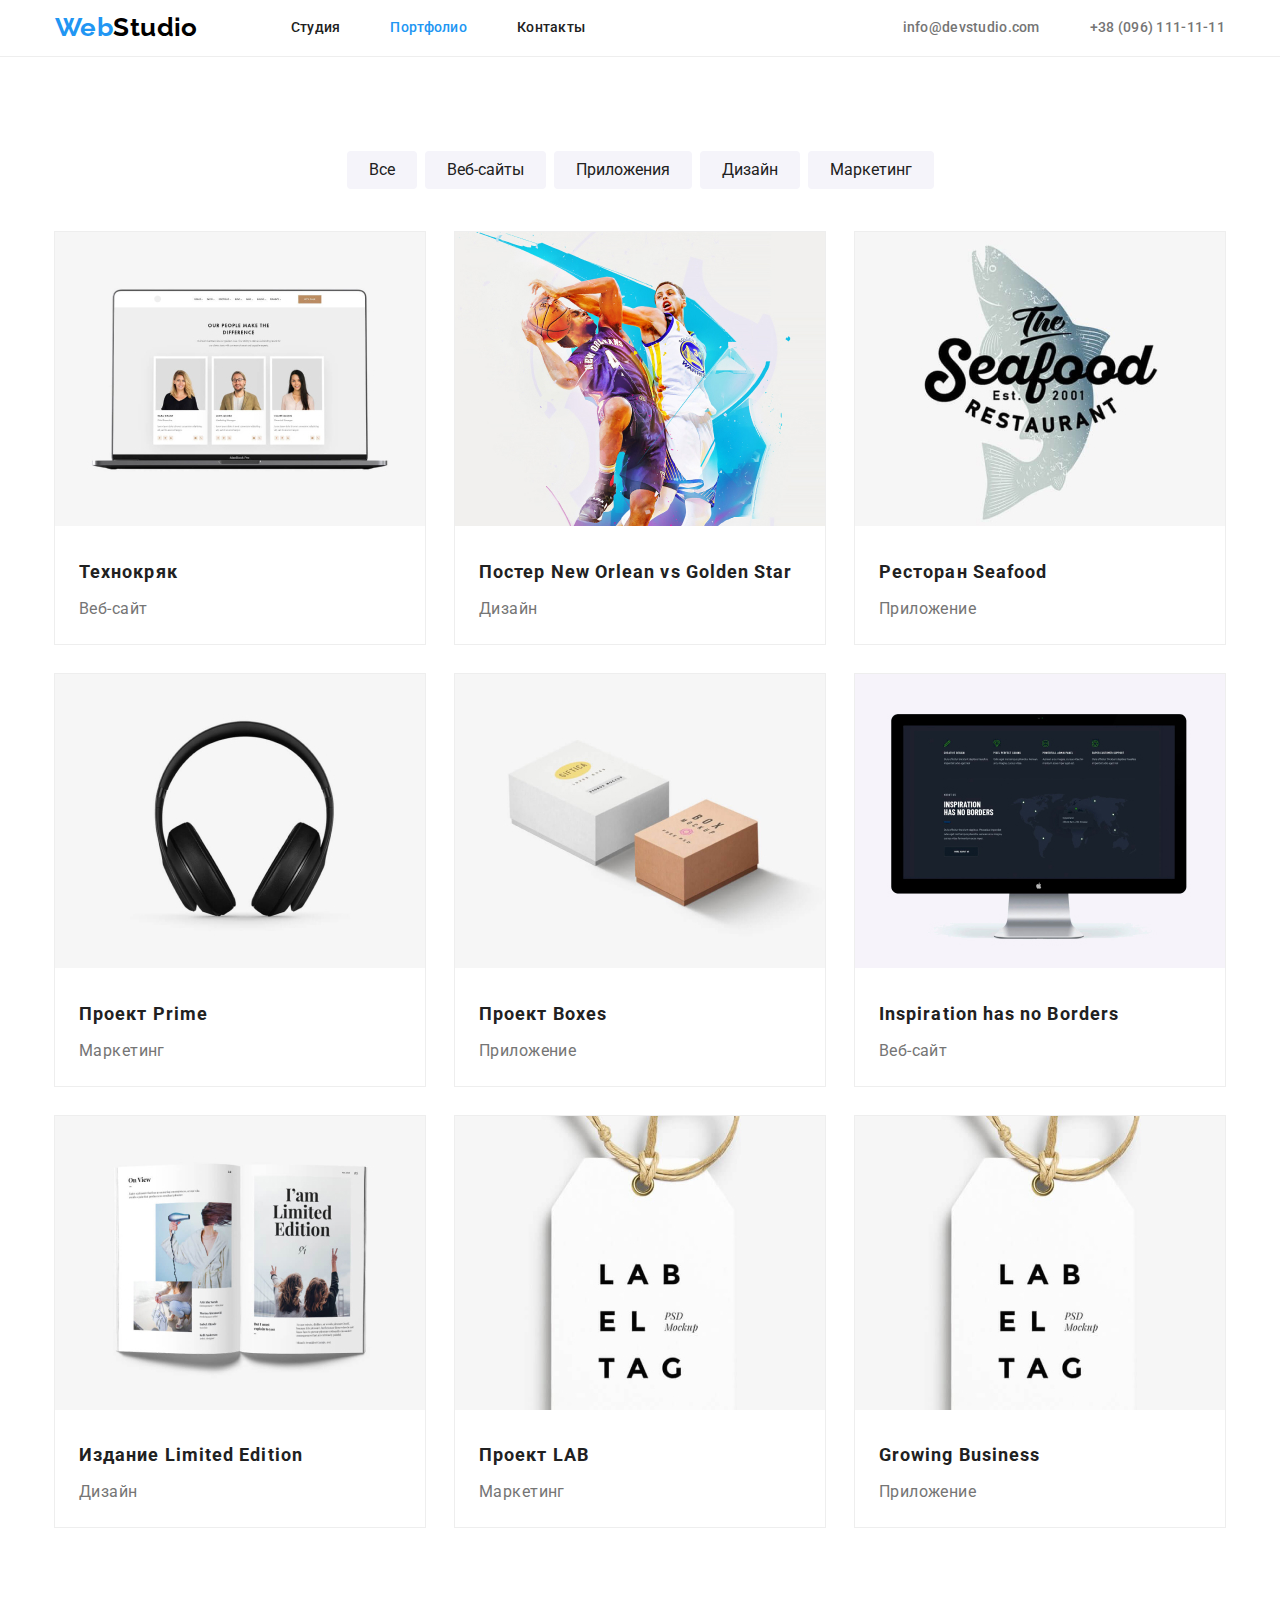
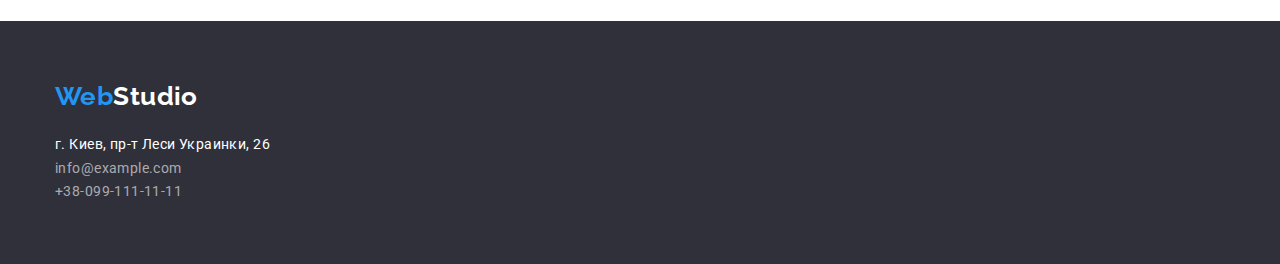
==== portfolio.html @ a0cc569c "Копирование HW3" ====
<!DOCTYPE html>
<html lang="en">
  <head>
    <meta charset="UTF-8" />
    <meta name="viewport" content="width=device-width, initial-scale=1.0" />
    <title>Portfolio</title>
    <link
      href="https://fonts.googleapis.com/css2?family=Raleway:wght@700&family=Roboto:wght@400;500;700;900&display=swap"
      rel="stylesheet"
    />
    <link
      rel="stylesheet"
      href="https://cdnjs.cloudflare.com/ajax/libs/modern-normalize/0.7.0/modern-normalize.min.css"
    />

    <link rel="stylesheet" href="./css/style.css" />
  </head>

  <body class="body">
    <!--Шапка сайта-->
    <header class="header">
      <div class="container menu">
        <nav class="nav">
          <a href="./index.html" class="logo"
            ><span class="accent-logo">Web</span>Studio</a
          >

          <ul class="site-nav list">
            <li class="item"><a href="./index.html" class="link">Студия</a></li>
            <li class="item">
              <a href="./portfolio.html" class="link-current">Портфолио</a>
            </li>
            <li class="item"><a href=" " class="link">Контакты</a></li>
          </ul>
        </nav>

        <ul class="adress list">
          <li class="item">
            <a href="mailto:info@devstudio.com" class="email-tel"
              >info@devstudio.com</a
            >
          </li>
          <li class="item">
            <a href="tel:+38096-111-11-11" class="email-tel"
              >+38 (096) 111-11-11</a
            >
          </li>
        </ul>
      </div>
    </header>
    <main>
      <!--Портфолио-->
      <!-- <h1>Виды работ</h1> -->
      <div class="container-filter">
        <ul class="portfolio list">
          <li class="filter">
            <button type="button" class="button">Все</button>
          </li>
          <li class="filter">
            <button type="button" class="button">Веб-сайты</button>
          </li>
          <li class="filter">
            <button type="button" class="button">Приложения</button>
          </li>
          <li class="filter">
            <button type="button" class="button">Дизайн</button>
          </li>
          <li class="filter">
            <button type="button" class="button">Маркетинг</button>
          </li>
        </ul>
      </div>
      <section class="section-gallery">
        <div class="container">
          <ul class="list-gallery list">
            <li class="gallery">
              <a href="" class="picture"
                ><img
                  src="./portfolio_images/img1.jpg"
                  alt="фото людей"
                  width="370"
                />
              </a>
              <h3 class="name-project">Технокряк</h3>
              <p class="name-work">Веб-сайт</p>
            </li>
            <li class="gallery">
              <a href="" class="picture"
                ><img
                  src="./portfolio_images/img2.jpg"
                  alt="спортсмены"
                  width="370"
                />
              </a>
              <h3 class="name-project">Постер New Orlean vs Golden Star</h3>
              <p class="name-work">Дизайн</p>
            </li>
            <li class="gallery">
              <a href="" class="picture"
                ><img
                  src="./portfolio_images/img3.jpg"
                  alt="лого ресторана"
                  width="370"
                />
              </a>
              <h3 class="name-project">Ресторан Seafood</h3>
              <p class="name-work">Приложение</p>
            </li>
            <li class="gallery">
              <a href="" class="picture"
                ><img
                  src="./portfolio_images/img4.jpg"
                  alt="наушники"
                  width="370"
                />
              </a>
              <h3 class="name-project">Проект Prime</h3>
              <p class="name-work">Маркетинг</p>
            </li>
            <li class="gallery">
              <a href="" class="picture"
                ><img
                  src="./portfolio_images/img5.jpg"
                  alt="коробки"
                  width="370"
                />
              </a>
              <h3 class="name-project">Проект Boxes</h3>
              <p class="name-work">Приложение</p>
            </li>
            <li class="gallery">
              <a href="" class="picture"
                ><img
                  src="./portfolio_images/img6.jpg"
                  alt="монитор"
                  width="370"
                />
              </a>
              <h3 class="name-project">Inspiration has no Borders</h3>
              <p class="name-work">Веб-сайт</p>
            </li>
            <li class="gallery">
              <a href="" class="picture"
                ><img
                  src="./portfolio_images/img7.jpg"
                  alt="журнал"
                  width="370"
                />
              </a>
              <h3 class="name-project">Издание Limited Edition</h3>
              <p class="name-work">Дизайн</p>
            </li>
            <li class="gallery">
              <a href="" class="picture"
                ><img
                  src="./portfolio_images/img8.jpg"
                  alt="лэйба"
                  width="370"
                />
              </a>
              <h3 class="name-project">Проект LAB</h3>
              <p class="name-work">Маркетинг</p>
            </li>
            <li class="gallery">
              <a href="" class="picture"
                ><img
                  src="./portfolio_images/img9.jpg"
                  alt="наушники"
                  width="370"
                />
              </a>
              <h3 class="name-project">Growing Business</h3>
              <p class="name-work">Приложение</p>
            </li>
          </ul>
        </div>
      </section>
    </main>
    <!--Футер-->
    <footer class="footer">
      <div class="container">
        <a href="/" class="logo"><span class="accent-logo">Web</span>Studio</a>
        <address class="adress">
          г. Киев, пр-т Леси Украинки, 26 <br />
          <a href="mailto:info@example.com" class="email-tel"
            >info@example.com</a
          >
          <br />
          <a href="tel:+38-099-111-11-11" class="email-tel"
            >+38-099-111-11-11</a
          >
        </address>
      </div>
    </footer>
  </body>
</html>
---- css/style.css ----
:root {
  --primary-text-colour: #757575;
  --title-text-colour: #212121;
  --accent-colour: #2196f3;
  --footer-text-colour: #ffffff;
  --background-buton: #f5f4fa;
  --primary-background-color: #e5e5e5;
  --sec-background-color: #f5f4fa;
  --background-header: #ffffff;
  --background-footer-hero: #2f303a;
}

.header {
  background-color: var(--background-header);
  border-bottom: 1px solid #eeeeee;
}

.body {
  /* background-color: var(--primary-background-color); */
  color: var(--primary-text-colour);
  font-family: Roboto, sans-serif;
  font-size: 14px;
  font-weight: 400;
  letter-spacing: 0.03em;
  line-height: 1.71;
  font-style: normal;
}

.accent-logo {
  color: var(--accent-colour);
}

.logo {
  color: #000000;
  font-family: Raleway, sans-serif;
  font-style: normal;
  font-weight: 700;
  font-size: 26px;
  line-height: 1.2;
  text-decoration: none;
}

footer .logo {
  color: #ffffff;
  font-family: Raleway, sans-serif;
  padding-bottom: 20px;
  display: block;
}

.list {
  list-style: none;
  padding: 0;
  margin: 0;
}

.list-feature {
  display: flex;
  flex: flex-wrap;
}

.feature {
  width: calc ((100%-90px)/4);
  margin-right: 30px;
}

.feature:nth-child(4n) {
  margin-right: 0;
}

.header .email-tel {
  color: var(--primary-text-colour);
  font-weight: 500;
  line-height: 1.2;
  letter-spacing: 0.02em;
  text-decoration: none;
}

.header .email-tel:hover,
.header .email-tel:focus {
  color: var(--accent-colour);
}

.section-team {
  background-color: var(--sec-background-color);
}

.link {
  display: block;
  padding-top: 20px;
  padding-bottom: 20px;

  color: var(--title-text-colour);
  font-weight: 500;
  line-height: 1.14;
  letter-spacing: 0.02em;
  text-decoration: none;
}

.link:hover,
.link:focus {
  color: var(--accent-colour);
}
.link-current {
  display: block;
  padding-top: 20px;
  padding-bottom: 20px;

  color: var(--accent-colour);
  font-weight: 500;
  line-height: 1.14;
  letter-spacing: 0.02em;
  text-decoration: none;
}
.section-title {
  color: var(--title-text-colour);
  font-weight: 700;
  font-size: 36px;
  line-height: 1.17;
  text-align: center;
  margin: 0;
  padding-top: 94px;
  padding-bottom: 50px;
}

.hero {
  background-color: var(--background-footer-hero);
  text-align: center;
  padding-top: 200px;
  padding-bottom: 210px;
  /* outline: 1px solid red; */
}
.hero-title {
  color: #ffffff;
  font-weight: 900;
  font-size: 44px;
  line-height: 1.36;
  letter-spacing: 0.06em;
  text-transform: uppercase;
  margin: 0;
  padding-bottom: 30px;
  /* outline: 1px solid red; */
}

.section {
  padding-bottom: 94px;
}
.section-feature {
  padding-bottom: 94px;
  padding-top: 94px;
}

.section-feature .list-title {
  color: var(--title-text-colour);
  font-size: 14px;
  font-weight: 700;
  line-height: 1.14;
  text-transform: uppercase;
  margin: 0;
  padding-bottom: 10px;
}

.section-team .list-title {
  text-align: center;
  color: var(--title-text-colour);
  font-weight: 500;
  font-size: 16px;
  line-height: 1.19;
  margin: 0;
  padding-top: 30px;
  padding-bottom: 10px;
}

.section-team .text {
  text-align: center;
  padding-bottom: 30px;
  font-size: 16px;
  line-height: 1.19;
  margin-top: 0;
  margin-bottom: 0;
}

.footer {
  background-color: var(--background-footer-hero);
  padding-top: 60px;
  padding-bottom: 60px;
}

.adress {
  display: flex;
  margin-left: auto;
  color: #ffffff;
  font-style: normal;
}

.footer .adress {
  display: block;
}

.footer .email-tel {
  color: rgba(255, 255, 255, 0.6);
  text-decoration: none;
}
.email-tel:hover,
.email-tel:focus {
  color: var(--accent-colour);
}

.button {
  border-radius: 4px;
  padding: 6px 22px;
  color: var(--title-text-colour);
  background-color: var(--sec-background-color);
  font-size: 16px;
  line-height: 1.62;
  font-family: inherit;
  border: none;
}
.button:hover,
.button:focus {
  color: #ffffff;
  background-color: var(--accent-colour);
}

.hero-button {
  border-radius: 4px;
  padding: 10px 32px;
  border-width: 0;
  color: #ffffff;
  background-color: var(--accent-colour);
  font-weight: 700;
  font-size: 16px;
  line-height: 1.87;
  letter-spacing: 0.06em;
  font-family: inherit;
  /* outline: 1px solid red; */
}

.name-work {
  font-size: 16px;
  line-height: 1.87;
  padding-bottom: 20px;
  padding-left: 24px;
}
.name-project {
  color: var(--title-text-colour);
  font-weight: bold;
  font-size: 18px;
  line-height: 2;
  letter-spacing: 0.06em;
  padding-top: 20px;
  padding-bottom: 4px;
  padding-left: 24px;
  margin: 0px;
}

.container {
  width: 1200px;
  padding-left: 15px;
  padding-right: 15px;
  margin-left: auto;
  margin-right: auto;
  /* outline: 1px solid red; */
}

.container-filter {
  margin-left: auto;
  margin-right: auto;
  /* outline: 1px solid red; */
}
.container-filter .list {
  display: flex;
  justify-content: center;
  margin-top: 94px;
  margin-bottom: 43px;
}

p {
  margin-top: 0;
  margin-bottom: 0;
}
.nav {
  display: flex;
  align-items: center;
}
.site-nav {
  display: flex;
  margin-left: 93px;
}

.site-nav .item + .item {
  margin-left: 50px;
}
.adress .item + .item {
  margin-left: 50px;
}

.menu {
  display: flex;
  align-items: center;
}

.section-gallery {
  padding-bottom: 94px;
}

.list-gallery {
  display: flex;
  flex-wrap: wrap;
}

.gallery {
  width: calc((100% - 30px * 2) / 3);
  margin-right: 30px;
  margin-bottom: 30px;
  outline: 1px solid #eeeeee;
}

.gallery:nth-child(3n) {
  margin-right: 0;
}

.gallery:nth-last-child(-n + 3) {
  margin-bottom: 0;
}
.picture {
  display: inline-block;
}

.portfolio .filter + .filter {
  margin-left: 8px;
}
.list-example {
  display: flex;
  flex: flex-wrap;
}
.example {
  width: calc((100% - 30px * 2) / 3);
  margin-right: 30px;
}
.example:nth-child(3n) {
  margin-right: 0;
}

.list-team {
  display: flex;
  flex-wrap: wrap;
  padding-bottom: 94px;
}

.team {
  width: calc((100% - 30px * 3) / 4);
  margin-right: 30px;
  background-color: #ffffff;
}
.team:nth-child(4n) {
  margin-right: 0;
}
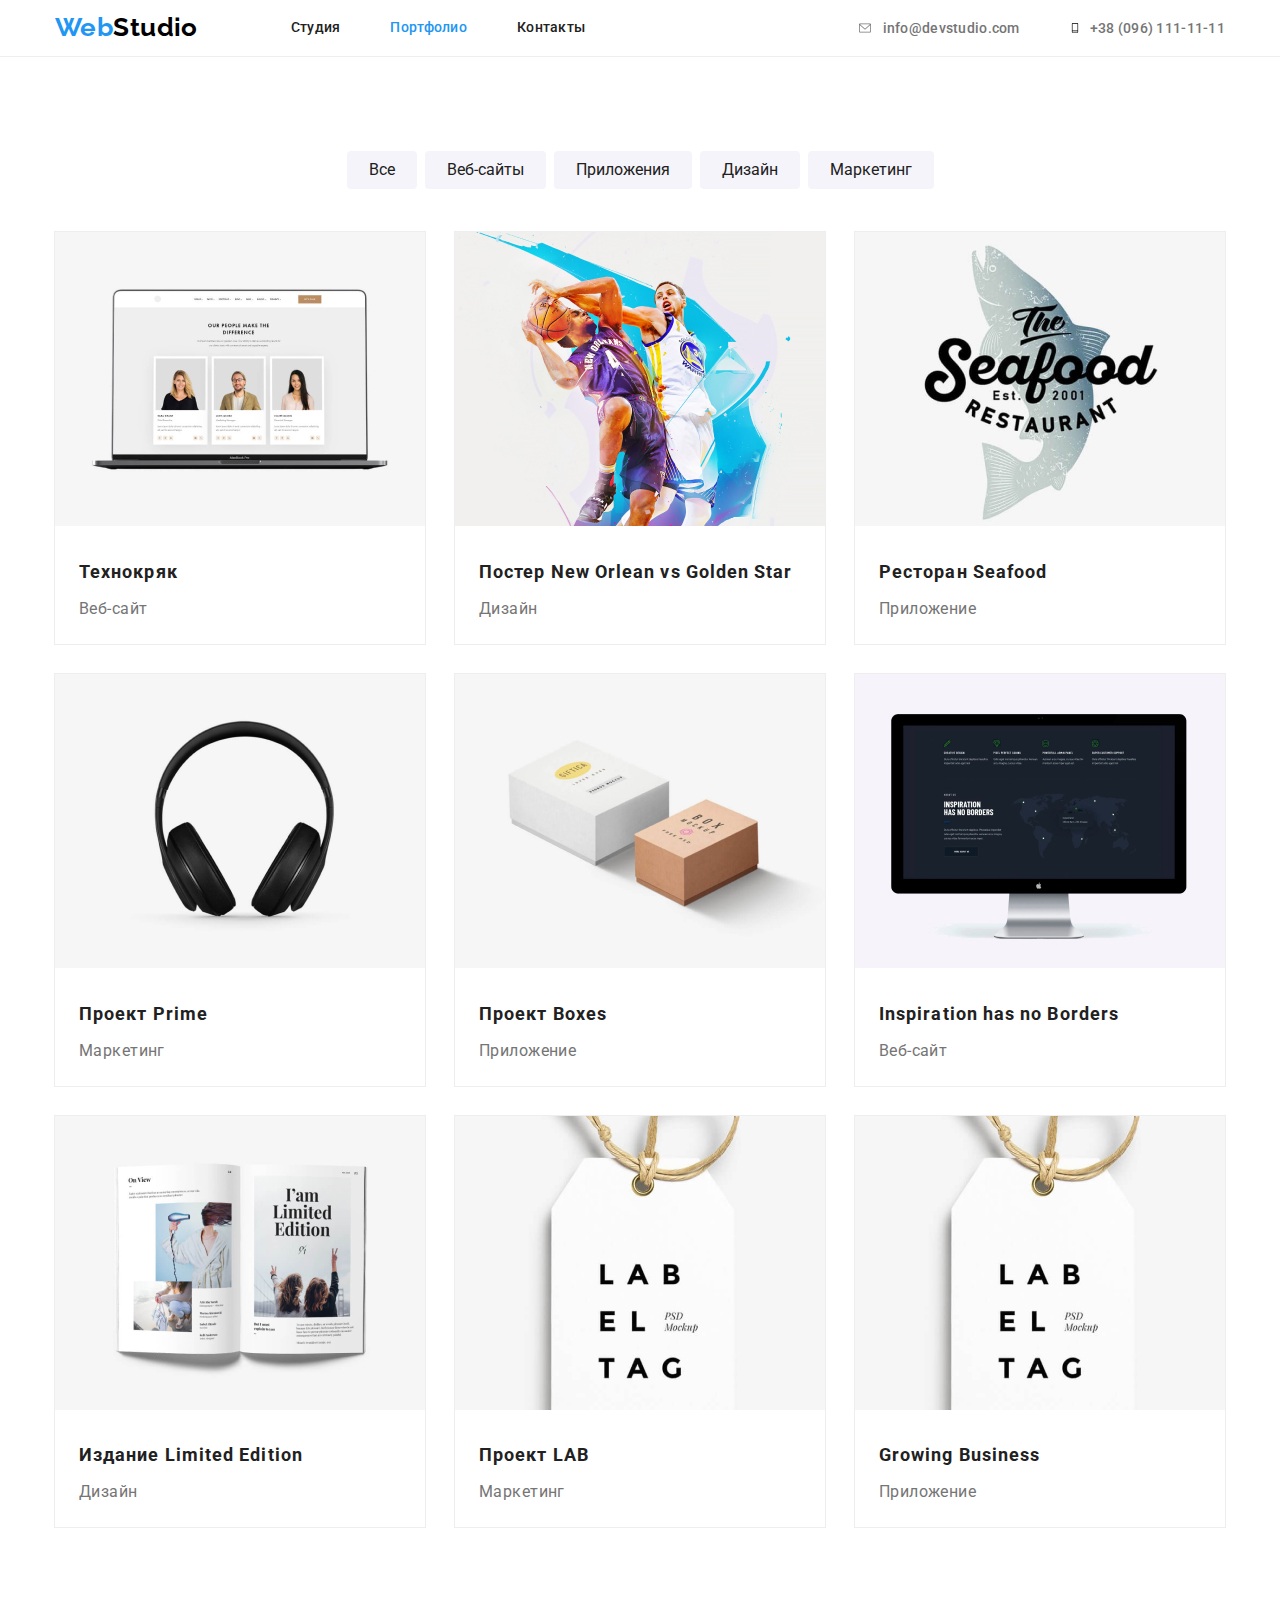
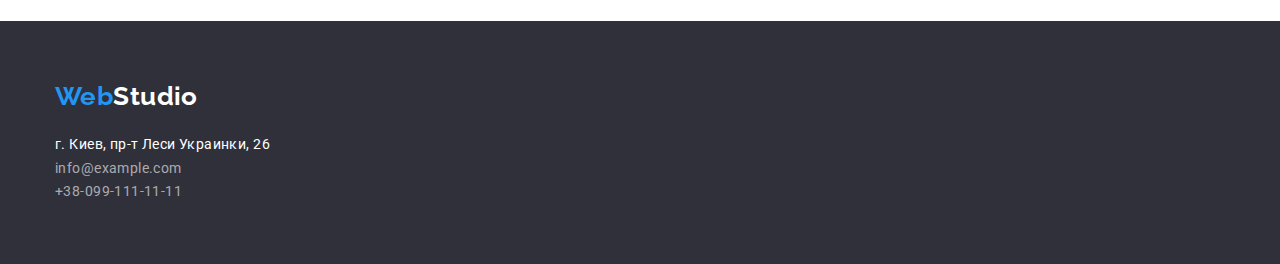
==== commit 1df37cf7: "Исправление ошибок" ====
--- a/portfolio.html
+++ b/portfolio.html
@@ -36,14 +36,20 @@
 
         <ul class="adress list">
           <li class="item">
-            <a href="mailto:info@devstudio.com" class="email-tel"
-              >info@devstudio.com</a
-            >
+            <a href="mailto:info@devstudio.com" class="email-tel">
+              <svg class="adress-envelope">
+                <use href="./index_images/symbol-defs.svg#envelope"></use>
+              </svg>
+              info@devstudio.com
+            </a>
           </li>
           <li class="item">
-            <a href="tel:+38096-111-11-11" class="email-tel"
-              >+38 (096) 111-11-11</a
-            >
+            <a href="tel:+38096-111-11-11" class="email-tel">
+              <svg class="adress-phone">
+                <use href="./index_images/symbol-defs.svg#phone"></use>
+              </svg>
+              +38 (096) 111-11-11
+            </a>
           </li>
         </ul>
       </div>
--- a/css/style.css
+++ b/css/style.css
@@ -55,11 +55,11 @@
 
 .list-feature {
   display: flex;
-  flex: flex-wrap;
+  flex-wrap: wrap;
 }
 
 .feature {
-  width: calc ((100%-90px)/4);
+  width: calc((100% - 90px) / 4);
   margin-right: 30px;
 }
 
@@ -73,15 +73,28 @@
   line-height: 1.2;
   letter-spacing: 0.02em;
   text-decoration: none;
+  display: flex;
+  align-items: center;
 }
 
 .header .email-tel:hover,
 .header .email-tel:focus {
   color: var(--accent-colour);
 }
-
+.header .email-tel:hover .adress-envelope {
+  fill: var(--accent-colour);
+}
+.header .email-tel:hover .adress-phone {
+  fill: var(--accent-colour);
+}
+
+/* .adress-envelope:hover {
+  fill: var(--accent-colour);
+} */
 .section-team {
   background-color: var(--sec-background-color);
+  padding-top: 94px;
+  padding-bottom: 94px;
 }
 
 .link {
@@ -118,7 +131,6 @@
   line-height: 1.17;
   text-align: center;
   margin: 0;
-  padding-top: 94px;
   padding-bottom: 50px;
 }
 
@@ -127,7 +139,20 @@
   text-align: center;
   padding-top: 200px;
   padding-bottom: 210px;
-  /* outline: 1px solid red; */
+  background-image: linear-gradient(
+      rgba(47, 48, 58, 0.4),
+      rgba(47, 48, 58, 0.4)
+    ),
+    url(../index_images/Img_Hero.jpg);
+  max-width: 1600px;
+  height: 600px;
+  background-size: cover;
+  background-repeat: no-repeat;
+  background-position: center;
+  margin-right: auto;
+  margin-left: auto;
+
+  outline: 1px solid red;
 }
 .hero-title {
   color: #ffffff;
@@ -157,6 +182,7 @@
   text-transform: uppercase;
   margin: 0;
   padding-bottom: 10px;
+  padding-top: 30px;
 }
 
 .section-team .list-title {
@@ -172,7 +198,7 @@
 
 .section-team .text {
   text-align: center;
-  padding-bottom: 30px;
+  padding-bottom: 16px;
   font-size: 16px;
   line-height: 1.19;
   margin-top: 0;
@@ -199,10 +225,6 @@
 .footer .email-tel {
   color: rgba(255, 255, 255, 0.6);
   text-decoration: none;
-}
-.email-tel:hover,
-.email-tel:focus {
-  color: var(--accent-colour);
 }
 
 .button {
@@ -232,7 +254,50 @@
   line-height: 1.87;
   letter-spacing: 0.06em;
   font-family: inherit;
-  /* outline: 1px solid red; */
+  outline: 1px solid red;
+}
+
+.feature-icon {
+  width: 70px;
+  height: 70px;
+}
+.bkg-feature-icon {
+  background-color: var(--background-buton);
+  height: 120px;
+  padding: 25px 100px;
+}
+.social-list {
+  display: flex;
+  width: 206px;
+  height: 44px;
+  text-align: center;
+  justify-content: space-between;
+  margin-left: 32px;
+  margin-right: 32px;
+}
+.social-link {
+  display: block;
+}
+.social-item {
+  width: 44px;
+  height: 44px;
+}
+
+.social-link:hover {
+  background-color: var(--accent-colour);
+}
+
+.social-icon {
+  width: 44px;
+  height: 44px;
+  fill: black;
+  /* border-radius: 50%; */
+  /* background-color: var(--accent-colour); */
+}
+
+.social-icon:hover {
+  fill: white;
+  background-color: var(--accent-colour);
 }
 
 .name-work {
@@ -293,6 +358,21 @@
 .adress .item + .item {
   margin-left: 50px;
 }
+.adress-envelope {
+  width: 16px;
+  height: 12px;
+  margin-right: 10px;
+  fill: var(--primary-text-colour);
+}
+.adress-phone {
+  width: 10px;
+  height: 16px;
+  margin-right: 10px;
+}
+.item {
+  display: inline-flex;
+  align-items: center;
+}
 
 .menu {
   display: flex;
@@ -314,6 +394,10 @@
   margin-bottom: 30px;
   outline: 1px solid #eeeeee;
 }
+.gallery:hover {
+  box-shadow: 0px 1px 1px rgba(0, 0, 0, 0.12), 0px 4px 4px rgba(0, 0, 0, 0.06),
+    1px 4px 6px rgba(0, 0, 0, 0.16);
+}
 
 .gallery:nth-child(3n) {
   margin-right: 0;
@@ -331,7 +415,7 @@
 }
 .list-example {
   display: flex;
-  flex: flex-wrap;
+  flex-wrap: wrap;
 }
 .example {
   width: calc((100% - 30px * 2) / 3);
@@ -344,14 +428,99 @@
 .list-team {
   display: flex;
   flex-wrap: wrap;
-  padding-bottom: 94px;
 }
 
 .team {
   width: calc((100% - 30px * 3) / 4);
+  padding-bottom: 30px;
   margin-right: 30px;
   background-color: #ffffff;
+  box-shadow: 0px 1px 3px rgba(0, 0, 0, 0.12), 0px 1px 1px rgba(0, 0, 0, 0.14),
+    0px 2px 1px rgba(0, 0, 0, 0.2);
+  border-radius: 0px 0px 4px 4px;
 }
 .team:nth-child(4n) {
   margin-right: 0;
 }
+
+.section-clients {
+  padding-top: 94px;
+  padding-bottom: 94px;
+  /* background-color:var(--primary-background-color); */
+}
+.list-clients {
+  display: flex;
+  justify-content: space-between;
+}
+.clients-item {
+  align-items: center;
+  display: flex;
+  justify-content: center;
+  width: 170px;
+  height: 90px;
+  border: 1px solid #afb1b8;
+  box-sizing: border-box;
+  border-radius: 4px;
+}
+/* .clients-item:hover {
+  border: 1px solid #2196f3;
+} */
+.clients-link {
+  display: flex;
+  justify-content: center;
+  align-items: center;
+  width: 170px;
+  height: 90px;
+}
+.clients1 {
+  width: 44.27px;
+  height: 49.23px;
+  fill: #afb1b8;
+}
+.clients-item:hover {
+  border: 1px solid var(--accent-colour);
+}
+.clients-link:hover .clients1 {
+  fill: var(--accent-colour);
+}
+.clients-link:hover .clients2 {
+  fill: var(--accent-colour);
+}
+.clients-link:hover .clients3 {
+  fill: var(--accent-colour);
+}
+.clients-link:hover .clients4 {
+  fill: var(--accent-colour);
+}
+.clients-link:hover .clients5 {
+  fill: var(--accent-colour);
+}
+.clients-link:hover .clients6 {
+  fill: var(--accent-colour);
+}
+.clients2 {
+  width: 40px;
+  height: 52px;
+  fill: #afb1b8;
+}
+
+.clients3 {
+  width: 41px;
+  height: 42.6px;
+  fill: #afb1b8;
+}
+.clients4 {
+  width: 79.66px;
+  height: 42.02px;
+  fill: #afb1b8;
+}
+.clients5 {
+  width: 59px;
+  height: 47px;
+  fill: #afb1b8;
+}
+.clients6 {
+  width: 88.48px;
+  height: 45.44px;
+  fill: #afb1b8;
+}
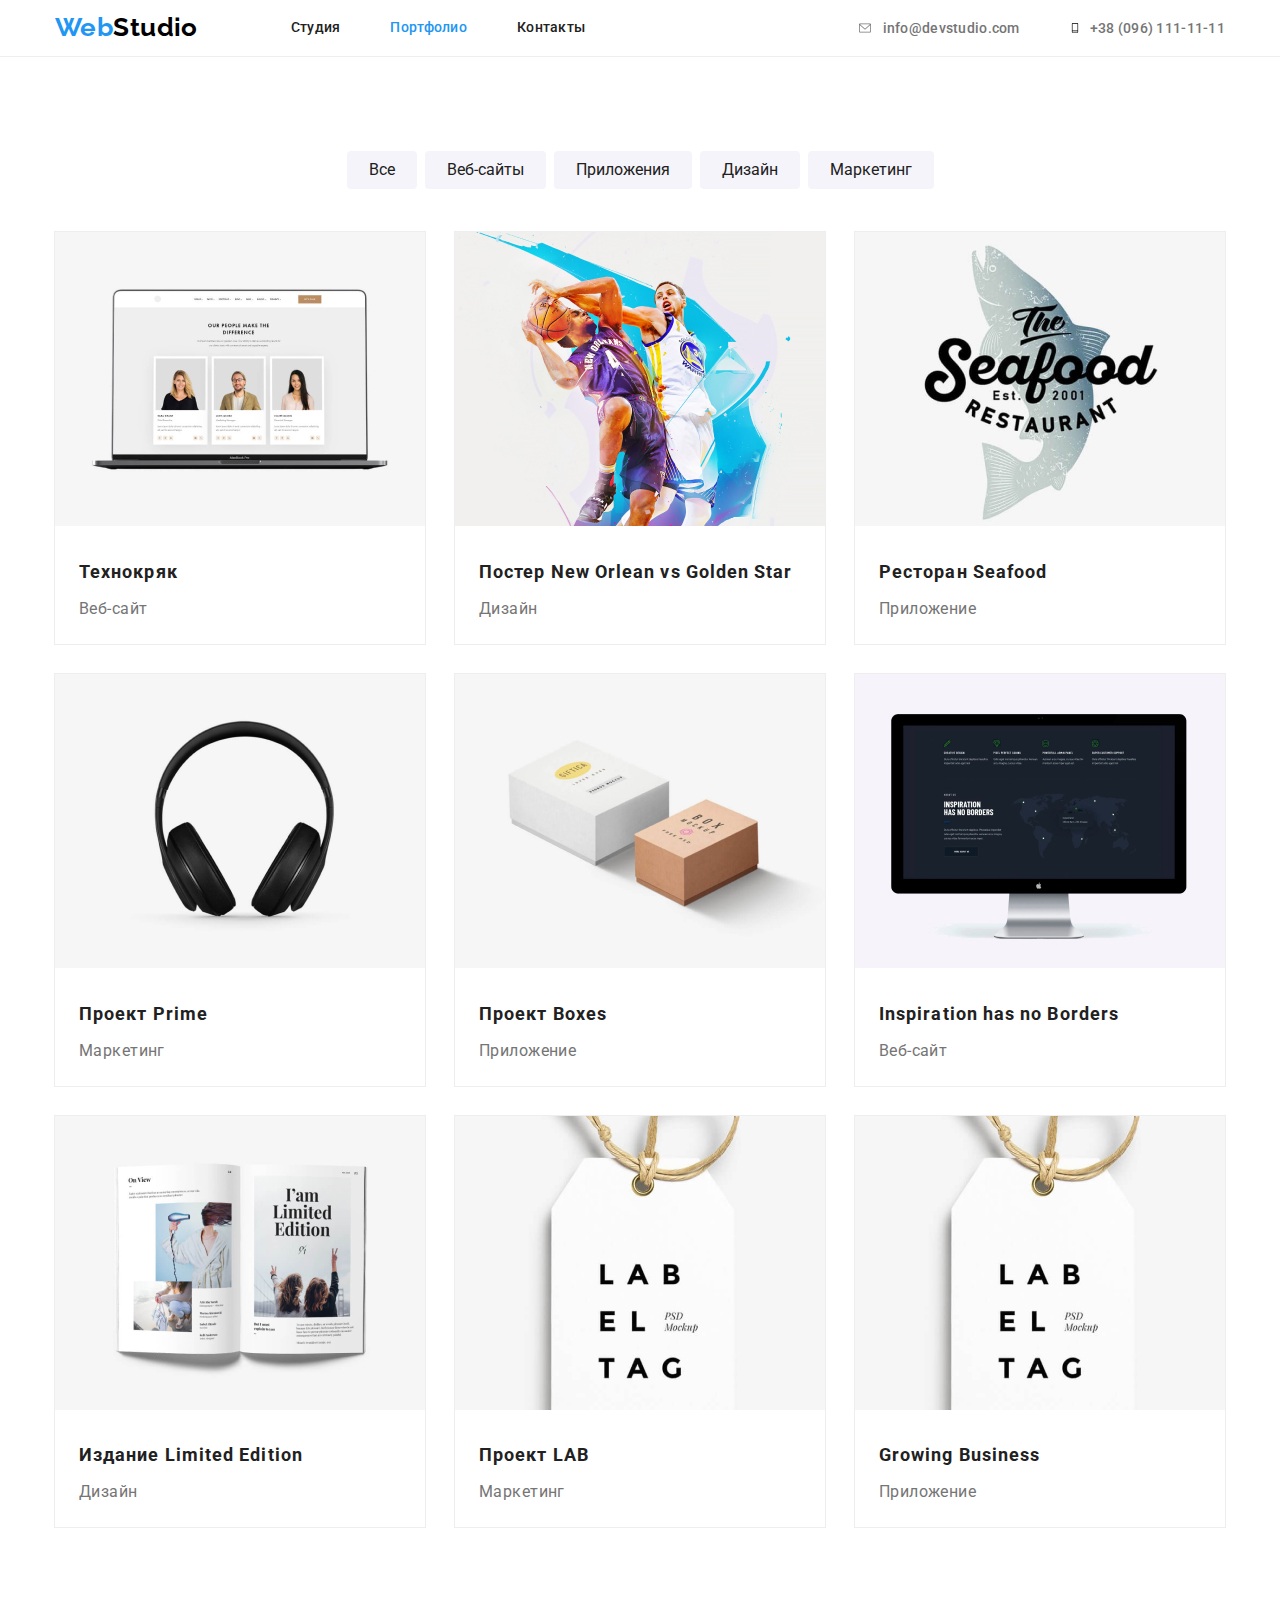
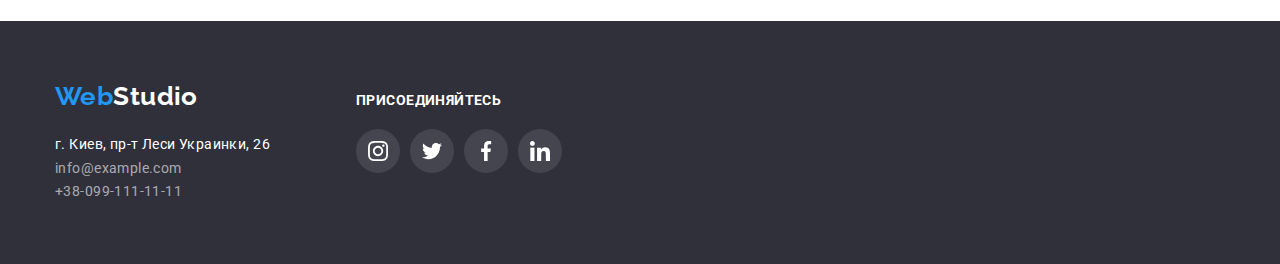
==== commit 959e8820: "Доработка соц. иконок" ====
--- a/portfolio.html
+++ b/portfolio.html
@@ -185,17 +185,79 @@
     <!--Футер-->
     <footer class="footer">
       <div class="container">
-        <a href="/" class="logo"><span class="accent-logo">Web</span>Studio</a>
-        <address class="adress">
-          г. Киев, пр-т Леси Украинки, 26 <br />
-          <a href="mailto:info@example.com" class="email-tel"
-            >info@example.com</a
+        <div class="container-adress">
+          <a href="/" class="logo"
+            ><span class="accent-logo">Web</span>Studio</a
           >
-          <br />
-          <a href="tel:+38-099-111-11-11" class="email-tel"
-            >+38-099-111-11-11</a
-          >
-        </address>
+          <address class="adress">
+            г. Киев, пр-т Леси Украинки, 26 <br />
+            <a href="mailto:info@example.com" class="email-tel"
+              >info@example.com</a
+            >
+            <br />
+            <a href="tel:+38-099-111-11-11" class="email-tel"
+              >+38-099-111-11-11</a
+            >
+          </address>
+        </div>
+
+        <div class="container-social-list">
+          <h3 class="list-title">Присоединяйтесь</h3>
+          <ul class="social-list list">
+            <li class="social-item">
+              <a
+                class="social-link"
+                href="https://www.instagram.com/"
+                target="_blank"
+                rel="noopener noreferrer"
+                aria-label="ссылка Инстаграм"
+              >
+                <svg class="social-icon">
+                  <use href="./index_images/symbol-defs.svg#Instagram"></use>
+                </svg>
+              </a>
+            </li>
+            <li class="social-item">
+              <a
+                class="social-link"
+                href="https://twitter.com/"
+                target="_blank"
+                rel="noopener noreferrer"
+                aria-label="ссылка Твиттер"
+              >
+                <svg class="social-icon">
+                  <use href="./index_images/symbol-defs.svg#Twitter"></use>
+                </svg>
+              </a>
+            </li>
+            <li class="social-item">
+              <a
+                class="social-link"
+                href="https://facebook.com/"
+                target="_blank"
+                rel="noopener noreferrer"
+                aria-label="ссылка Фейсбук"
+              >
+                <svg class="social-icon">
+                  <use href="./index_images/symbol-defs.svg#Facebook"></use>
+                </svg>
+              </a>
+            </li>
+            <li class="social-item">
+              <a
+                class="social-link"
+                href="https://www.linkedin.com/"
+                target="_blank"
+                rel="noopener noreferrer"
+                aria-label="ссылка Linkedin"
+              >
+                <svg class="social-icon">
+                  <use href="./index_images/symbol-defs.svg#linkedin"></use>
+                </svg>
+              </a>
+            </li>
+          </ul>
+        </div>
       </div>
     </footer>
   </body>
--- a/css/style.css
+++ b/css/style.css
@@ -152,7 +152,7 @@
   margin-right: auto;
   margin-left: auto;
 
-  outline: 1px solid red;
+  /* outline: 1px solid red; */
 }
 .hero-title {
   color: #ffffff;
@@ -254,7 +254,7 @@
   line-height: 1.87;
   letter-spacing: 0.06em;
   font-family: inherit;
-  outline: 1px solid red;
+  /* outline: 1px solid red; */
 }
 
 .feature-icon {
@@ -265,6 +265,10 @@
   background-color: var(--background-buton);
   height: 120px;
   padding: 25px 100px;
+}
+.social-item {
+  width: 44px;
+  height: 44px;
 }
 .social-list {
   display: flex;
@@ -276,29 +280,40 @@
   margin-right: 32px;
 }
 .social-link {
-  display: block;
-}
-.social-item {
+  display: flex;
+  justify-content: center;
+  align-items: center;
   width: 44px;
   height: 44px;
+  background-color: var (--background-header);
+  border-radius: 50%;
+}
+
+footer .social-link {
+  background-color: rgba(255, 255, 255, 0.1);
 }
 
 .social-link:hover {
   background-color: var(--accent-colour);
 }
+.social-link:hover .social-icon {
+  fill: white;
+}
 
 .social-icon {
-  width: 44px;
-  height: 44px;
-  fill: black;
-  /* border-radius: 50%; */
-  /* background-color: var(--accent-colour); */
-}
-
-.social-icon:hover {
+  width: 20px;
+  height: 20px;
+  fill: #afb1b8;
+}
+
+footer .social-icon {
+  fill: white;
+}
+
+/* .social-icon:hover {
   fill: white;
   background-color: var(--accent-colour);
-}
+} */
 
 .name-work {
   font-size: 16px;
@@ -524,3 +539,29 @@
   height: 45.44px;
   fill: #afb1b8;
 }
+
+.container-adress {
+  width: 231px;
+}
+
+.container-social-list {
+  width: 206px;
+  height: 80px;
+  margin-left: 70px;
+  margin-top: 12px;
+}
+.container-social-list .list-title {
+  color: var(--footer-text-colour);
+  font-size: 14px;
+  font-weight: 700;
+  line-height: 1.14;
+  text-transform: uppercase;
+  margin: 0;
+  padding-bottom: 20px;
+}
+.container-social-list .social-list {
+  margin: 0;
+}
+.footer .container {
+  display: flex;
+}
